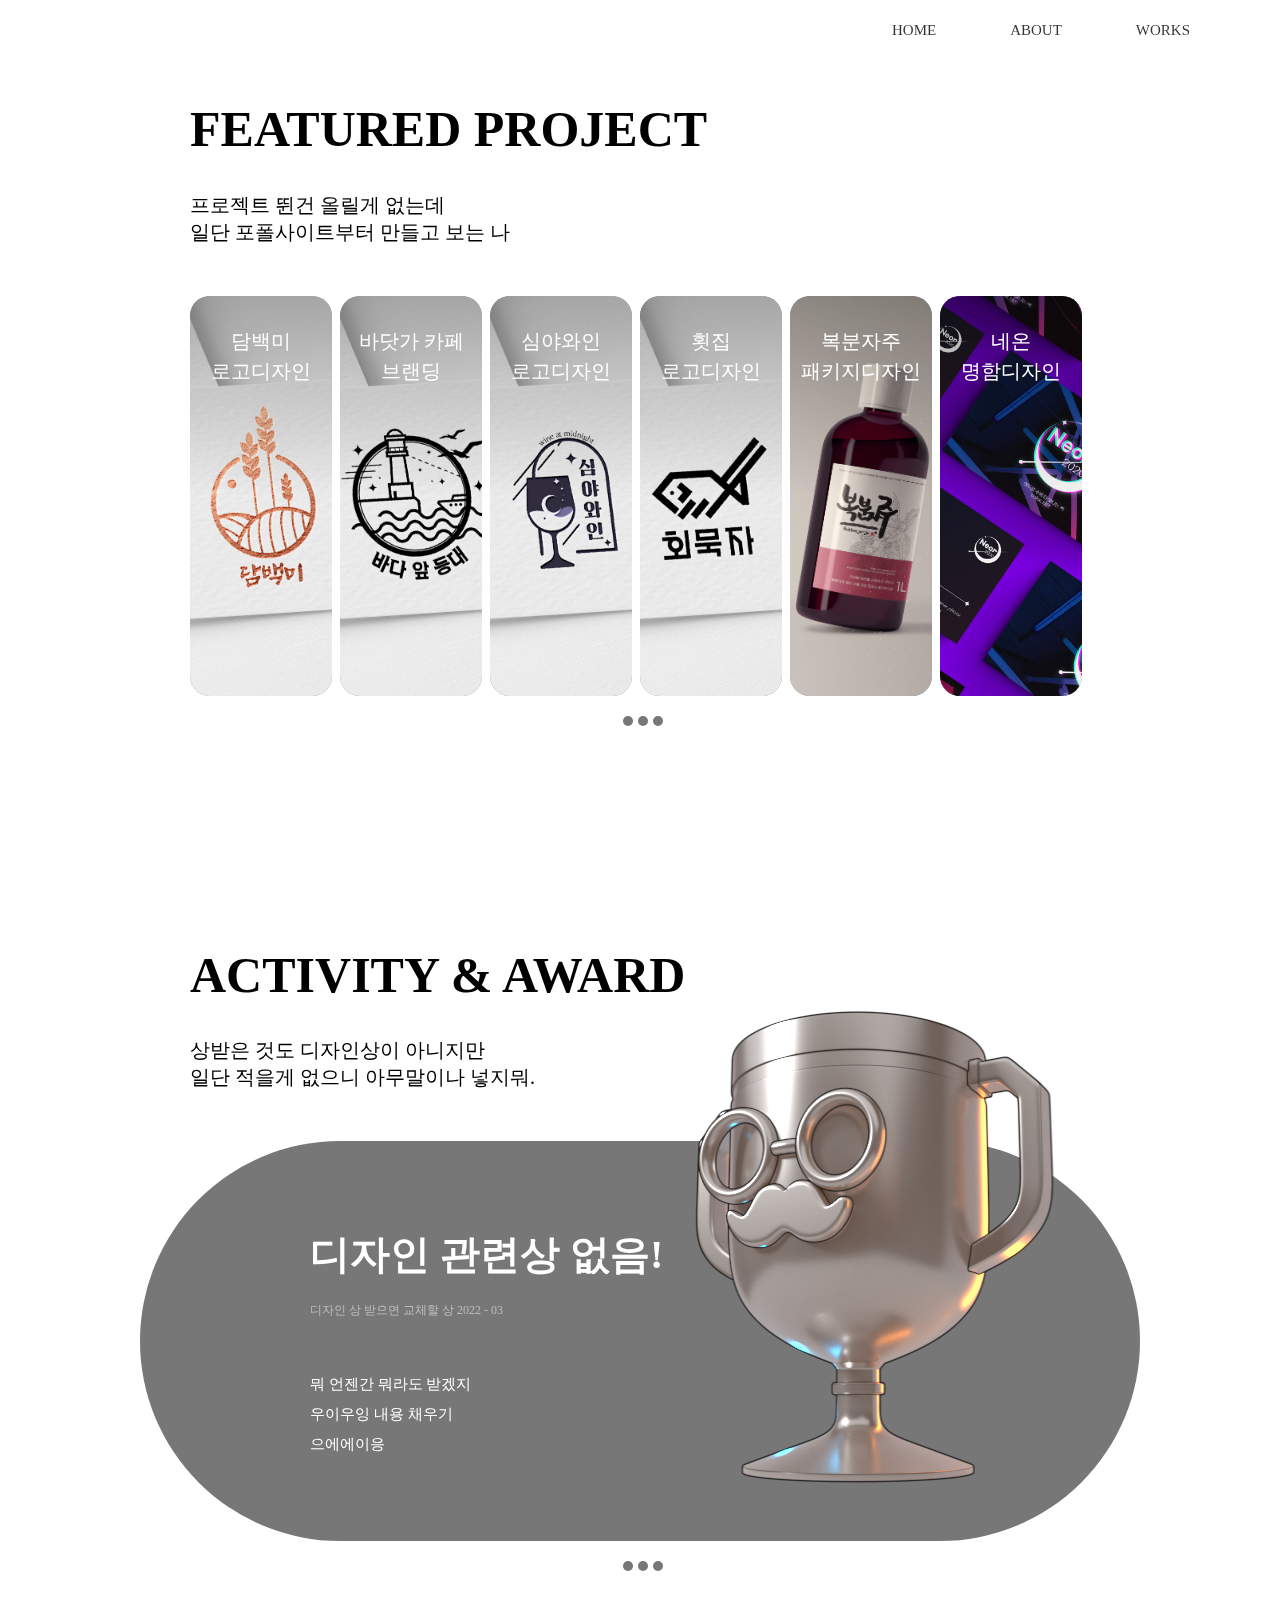
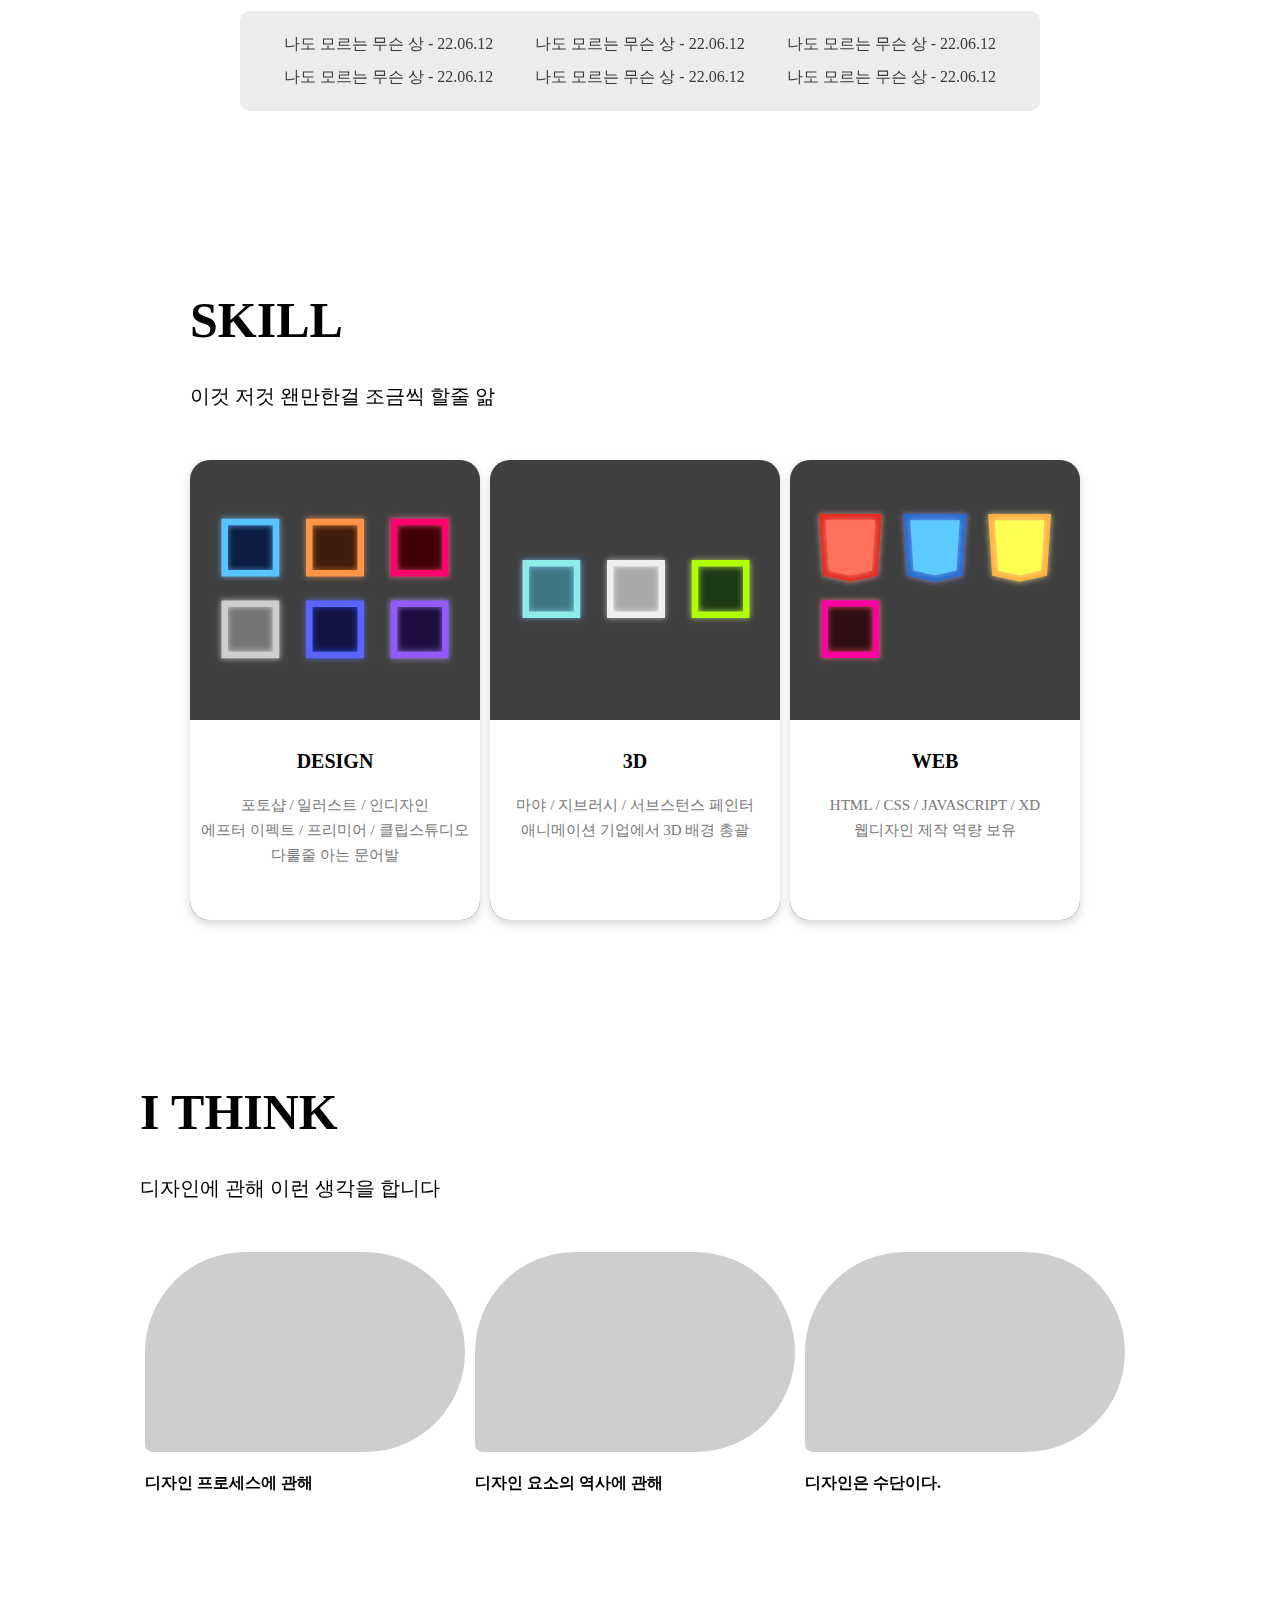
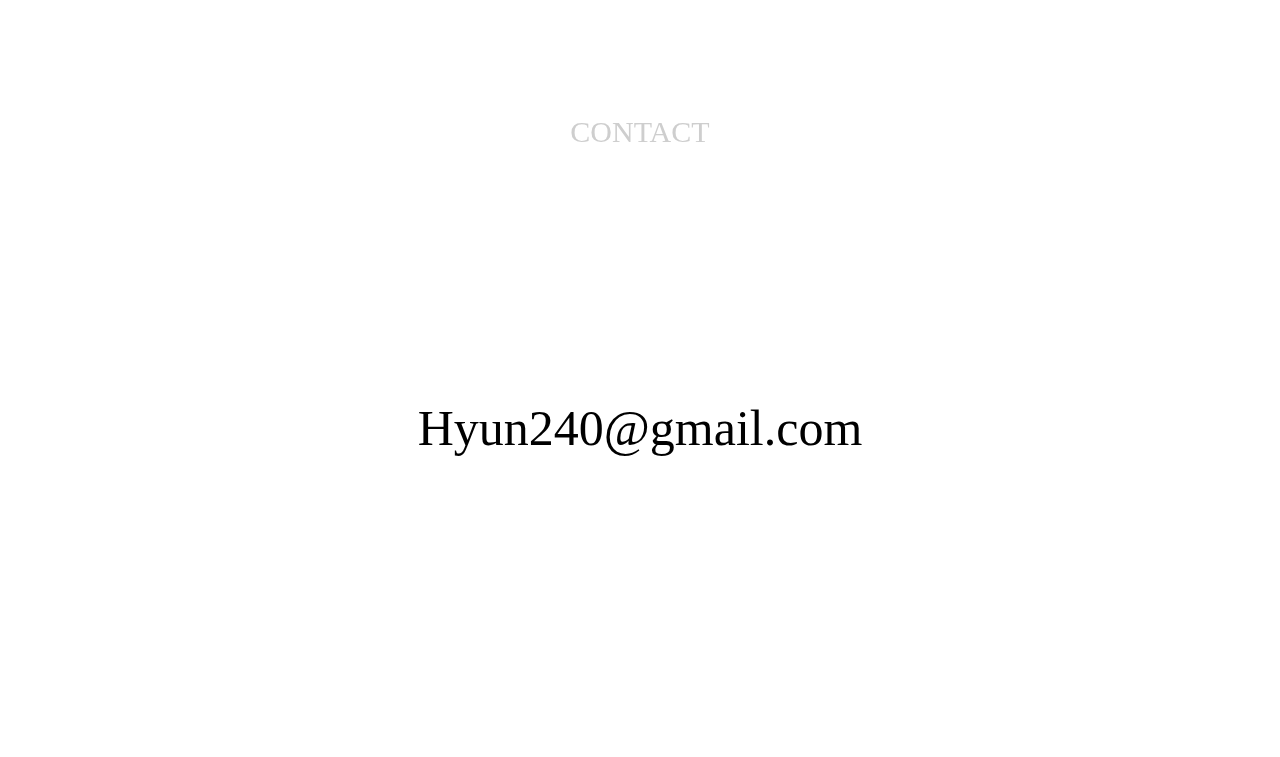
==== about.html @ c792cf6c "webUpload_22.06.18_01" ====
<!DOCTYPE html>
<html lang="en">
<head>
    <meta charset="UTF-8">
    <meta http-equiv="X-UA-Compatible" content="IE=edge">
    <meta name="viewport" content="width=device-width, initial-scale=1.0">
    <title>about</title>
    <link rel="stylesheet" href="./css/css.css">
    <link rel="javascript" href="./javascript/javascript.js">
    <link href="https://hangeul.pstatic.net/hangeul_static/css/nanum-square.css" rel="stylesheet">
</head>
<body>
    <div class="menuBar_wrap">
        <div class="menuBar">
            <a href="./index.html" class="menuBar-home">HOME</a>
            <a href="./about.html" class="menuBar-about">ABOUT</a>
            <a href="./works.html" class="menuBar-menu">WORKS</a>
        </div>        
    </div>
    <div class="featuredProject">
        <div class="sectionTitle">
            <h1 class="mainTitle">FEATURED PROJECT</h1>
            <p class="subTitle">프로젝트 뛴건 올릴게 없는데<br>일단 포폴사이트부터 만들고 보는 나</p>
        </div>
        <div class="projectWindow_gr">
            <div class="projectWindow">
                <div class="projectWindow_dark"></div>
                <div class="projectWindow_title">담백미<br>로고디자인</div>
                <img src="./img/농촌 로고디자인.png" alt="로고1">
            </div>
            <div class="projectWindow">
                <div class="projectWindow_dark"></div>
                <div class="projectWindow_title">바닷가 카페<br>브랜딩</div>
                <img src="./img/바다 앞 등대.png" alt="로고2">
            </div>
            <div class="projectWindow">
                <div class="projectWindow_dark"></div>
                <div class="projectWindow_title">심야와인<br>로고디자인</div>
                <img src="./img/심야와인1.png" alt="로고3">
            </div>
            <div class="projectWindow">
                <div class="projectWindow_dark"></div>
                <div class="projectWindow_title">횟집<br>로고디자인</div>
                <img src="./img/회1.png" alt="">
            </div>
            <div class="projectWindow">
                <div class="projectWindow_dark"></div>
                <div class="projectWindow_title">복분자주<br>패키지디자인</div>
                <img src="./img/복분자주1.jpg" alt="">
            </div>
            <div class="projectWindow">
                <div class="projectWindow_dark"></div>
                <div class="projectWindow_title">네온<br>명함디자인</div>
                <img src="./img/네온1.png" alt="">
            </div>
        </div>
        <div class="moveBtn">
            <div class="moveBtn_L"></div>
            <div class="moveBtn_order"></div>
            <div class="moveBtn_order"></div>
            <div class="moveBtn_order"></div>
            <div class="moveBtn_R"></div>
        </div>
    </div>
    <div class="activity_Award">
        <div class="sectionTitle">
            <h1 class="mainTitle">ACTIVITY & AWARD</h1>
            <p class="subTitle">상받은 것도 디자인상이 아니지만<br>일단 적을게 없으니 아무말이나 넣지뭐.</p>
        </div>

        <div class="award_gr">
            <div class="awardDescription">
                <div class="awardInfo">
                    <h2 class="awardName">디자인 관련상 없음!</h2>
                    <div class="awardDate">디자인 상 받으면 교체할 상 2022 - 03</div>
                    <p class="awardParagraph">
                         뭐 언젠간 뭐라도 받겠지<br>
                         우이우잉 내용 채우기<br>
                         으에에이응
                    </p>
                </div>
                <img class="award_prizeImage" src="./img/trophy_5.png" alt="">
            </div>
            <div class="awardBg"></div>
        </div>

        <div class="moveBtn">
            <div class="moveBtn_L"></div>
            <div class="moveBtn_order"></div>
            <div class="moveBtn_order"></div>
            <div class="moveBtn_order"></div>
            <div class="moveBtn_R"></div>
        </div>


        <div class="awardList">
            <div class="awardList_bg"></div>
            <table class="awardList_content">
                <tr class="awardList_content_row">
                  <td>나도 모르는 무슨 상 - 22.06.12</td> <td>나도 모르는 무슨 상 - 22.06.12</td> <td>나도 모르는 무슨 상 - 22.06.12</td>
                </tr>
                <tr class="awardList_content_row">
                  <td>나도 모르는 무슨 상 - 22.06.12</td> <td>나도 모르는 무슨 상 - 22.06.12</td> <td>나도 모르는 무슨 상 - 22.06.12</td>
                </tr>
            </table>
        </div>
    </div>
    <div class="skill">
        <div class="sectionTitle">
            <h1 class="mainTitle">SKILL</h1>
            <p class="subTitle">이것 저것 왠만한걸 조금씩 할줄 앎</p>
        </div>
        <div class="skillCard_wrap">
            <div class="skillCard">
                <img class="skillCard_image" src="./img/skill_adobe.png">
                <div class="skillCard_info_bg">
                    <h3 class="skillCard_info_title">DESIGN</h3>
                    <p class="skillCard_info_paragraph">포토샵 / 일러스트 / 인디자인<br>에프터 이펙트 / 프리미어 / 클립스튜디오 <br> 다룰줄 아는 문어발</p>
                </div>
            </div>
            <div class="skillCard">
                <img class="skillCard_image" src="./img/skill_3d.png">
                <div class="skillCard_info_bg">
                    <h3 class="skillCard_info_title">3D</h3>
                    <p class="skillCard_info_paragraph">마야 / 지브러시 / 서브스턴스 페인터<br>애니메이션 기업에서 3D 배경 총괄</p>
                </div>
            </div>
            <div class="skillCard">
                <img class="skillCard_image" src="./img/skill_web.png">
                <div class="skillCard_info_bg">
                    <h3 class="skillCard_info_title">WEB</h3>
                    <p class="skillCard_info_paragraph">HTML / CSS / JAVASCRIPT / XD<br>웹디자인 제작 역량 보유</p>
                </div>
            </div>
        </div>
    </div>
    <div class="iThink">
        <h1 class="mainTitle">I THINK</h1>
        <p class="subTitle">디자인에 관해 이런 생각을 합니다</p>
        <div class="thinkThumb">
            <div class="thinkThumb_wrap">
                <div class="thinkThumb_image_wrap">
                    <img class="thinkThumb_image" src="">
                </div>
                <h4 class="thinkThumb_title">디자인 프로세스에 관해</h4>
            </div>
            <div class="thinkThumb_wrap">
                <div class="thinkThumb_image_wrap">
                    <img class="thinkThumb_image" src="">
                </div>
                <h4 class="thinkThumb_title">디자인 요소의 역사에 관해</h4>
            </div>
            <div class="thinkThumb_wrap">
                <div class="thinkThumb_image_wrap">
                    <img class="thinkThumb_image" src="">
                </div>
                <h4 class="thinkThumb_title">디자인은 수단이다.</h4>
            </div>
        </div>
    </div>
    <div class="contact">
        <div class="contact_title">
            CONTACT
        </div>
        <div class="contact_email">
            Hyun240@gmail.com
        </div>
    </div>
</body>
</html>
---- css/css.css ----
a{
    text-decoration: none;
    color: black;
}

body{
    font-family: 'NanumSquare';
    width: 100%;
    height: 100%;
    display: flex;
    flex-direction: column;
    align-items: center;
    overflow-x: hidden;
    margin: 0;
}

/* 메뉴바 간격 설정 */
.menuBar_wrap {
    position: fixed;
    width: 100%;
    height: 60px;
    display: flex;
    justify-content: right;
    align-items: center;
    /* background-color: #222; */
    /* border-radius: 50px; */
    opacity: 0.8;
    z-index: 100;
}

.menuBar{
    overflow: auto;
    margin-right: 50px;
}

.menuBar a{
    color: #000;
    padding: 20px;
    margin-right: 20px;
    margin-left: 10px;
    font-size: 15px;
    font-weight: 100;
    display: inline-block;
}

.menuBar a:hover{
    color: #7eb2ff;
    transition: all, 0.2s;
}

li {
    text-decoration: none;
    list-style: none;
    text-align: center;
}

/* 메인 워드 및 설명 */

.mainThink_wrap {
    width: 100vw;
    height: 100vh;
    display: flex;
    align-items: center;
    justify-content: center;
}

.main-think {
    display: flex;
    flex-direction: column;
    align-items: center;
    justify-content: center;
}

.think-dpp {
    font-size: 25px;
    letter-spacing: 8.5px;
    font-family: 'NanumSquareExtraBold';
    margin: 20px;
}

.think-word {
    font-size: 85px;
    font-family: 'NanumSquareExtraBold';
}

.think-reso {
    font-size: 20px;
    font-weight: 700;
    padding-top: 80px;
    padding-bottom: 30px;
}

.think-dsc {
    font-size: 15px;
    font-weight: 100;
    opacity: 70%;
    letter-spacing: 2px;
    line-height: 2;
}

/* About 페이지 css 코드 =========================================== */

/* 프로젝트 탭 */
.featuredProject {
    width: 1000px;
    margin-top: 50px;
    margin-bottom: 100px;
}

.sectionTitle {
    margin: 50px;
}

.mainTitle {
    font-size: 50px;
}

.subTitle {
    font-size: 20px;
}

.projectWindow_gr {
    display: flex;
    margin: 50px;
    margin-bottom: 0px;
}

.projectWindow {
    background-color: gray;
    position: relative;
    width: 160px;
    height: 400px;
    margin-right: 8px;
    border-radius: 20px;
    text-align: center;
}


.projectWindow_title {
    position: absolute;
    width: 100%;
    color: #fff;
    font-size: 20px;
    font-family: 'NanumSquareExtraBold';
    line-height: 30px;
    margin-top: 30px;
    z-index: 30;
}

.projectWindow > img {
    width: 100%;
    height: 100%;
    object-fit: cover;
    border-radius: 20px;
}

.projectWindow_dark {
    position: absolute;
    width: 100%;
    height: 100%;
    background-image: linear-gradient(#000,#fff,#fff);
    mix-blend-mode: multiply;
    opacity: 30%;
    object-fit: fill;
    border-radius: 20px;
    z-index: 10;
}

.moveBtn {
    display: flex;
    align-items: center;
    justify-content: center;
    margin: 20px;
}

.moveBtn_order {
    width: 10px;
    height: 10px;
    background-color: #777;
    border-radius: 10px;
    margin-left: 5px;
}




/* 여기서 부터 액티비티 탭 */

.activity_Award {
    width: 1000px;
    margin-top: 50px;
}

.award_gr {
    display: flex;
    align-items: center;
}

.awardBg {
    position: relative;
    width: 1000px;
    height: 400px;
    background-color: #777;
    border-radius: 200px;
    z-index: 0;
}

.awardDescription {
    position: absolute;
    display: flex;
    z-index: 10;
    color: #fff;
    margin-left: 170px;
    /* background-color: lightblue; */
}

.awardInfo {
    z-index: 10;
}

.awardName {
    font-size: 40px;
    margin-bottom: 20px;  
}

.awardDate {
    font-size: 12px;
    font-family: 'NanumSquareLight';
    opacity: 0.5;
}

.awardParagraph {
    margin-top: 50px;
    margin-bottom: 30px;
    font-size: 15px;
    line-height: 30px;
}

.award_prizeImage {
    position: absolute;
    width: 480px;
    height: 600px;
    margin-left: 320px;
    transform: translate(0px, -250px);
}

.awardList {
    position: relative;
    display: flex;
    justify-content: center;
    align-items: center;
    transform: translate(0px, 70px);
}

.awardList_bg {
    position: absolute;
    width: 800px;
    height: 100px;
    background-color: #ececec;
    border-radius: 10px;
}

.awardList_content {
    position: absolute;
}

.awardList_content_row {
    margin: 10px;
}

.awardList_content_row td {
    color: #3a3a3a;
    padding: 20px;
    padding-bottom: 5px;
    padding-top: 5px;
}

/* 여기서 부턴 스킬 탭 */

.skill {
    width: 1000px;
    margin-top: 250px;
}

.skillCard_wrap {
    display: flex;
    margin: 50px;
}
.skillCard {
    position: relative;
    width: 416px;
    height: 460px;
    background-color: #cecece;
    margin-right: 10px;
    border-radius: 20px;
    z-index: 1;
    box-shadow: #d6d6d6 0px 4px 10px;

    display: flex;
    flex-direction: column;
    justify-content: end;
}

.skillCard_info_bg {
    display: flex;
    flex-direction: column;
    align-items: center;

    width: 100%;
    height: 200px;
    background-color: #fff;
    border-radius: 0px 0px 20px 20px;
    z-index: 1;
}

.skillCard_info_title {
    font-size: 20px;
    margin-top: 30px;
    z-index: 1;
}

.skillCard_info_paragraph {
    font-size: 15px;
    text-align: center;
    line-height: 25px;
    margin-top: 0px;
    color: #787878;
    z-index: 1
}

.skillCard_image {
    width: 100%;
    height: 100%;
    object-fit: cover;
    border-radius: 20px;
    position: absolute;
    z-index: -1;
}

/* 여기서 부턴 생각 탭 */

.iThink {
    width: 1000px;
    margin-top: 80px;
}

.thinkThumb {
    display: flex;
    justify-content: center;
    margin: 50px;
} 

.thinkThumb_wrap {
    display: flex;
    flex-direction: column;
    margin-right: 10px;
}

.thinkThumb_image_wrap {
    width: 320px;
    height: 200px;
    border-radius: 110px 110px 110px 8px;
    background-color: #cecece;
}

/* 여기서 부턴 이메일 컨택 탭 */

.contact {
    width: 1000px;
    margin-top: 150px;
    display: flex;
    flex-direction: column;
    align-items: center;
}

.contact_title {
    font-size: 30px;
    color: #cecece;
}

.contact_email {
    font-size: 50px;
    margin: 250px;
    margin-bottom: 300px;
}


/* 여긴 WORKS 페이지 =============================================== */

.works_menuWrap {
    width: 100%;
    height: 100%;
    display: flex;
}

.works_menu {
    position: relative;
    display: flex;
    justify-content: center;
    align-items: center;
    width: 25%;
    height: 100vh;
}

.works_menuTitle {
    font-family: 'NanumSquareExtraBold';
    position: absolute;
    font-size: 20px;
    color: white;
    z-index: 10;
    text-shadow: 2px 2px 10px #000;
}

.works_menuImage {
    position: absolute;
    width: 100%;
    height: 50%;
    object-fit: cover;
    z-index: 1;
    filter: brightness(80%);
}
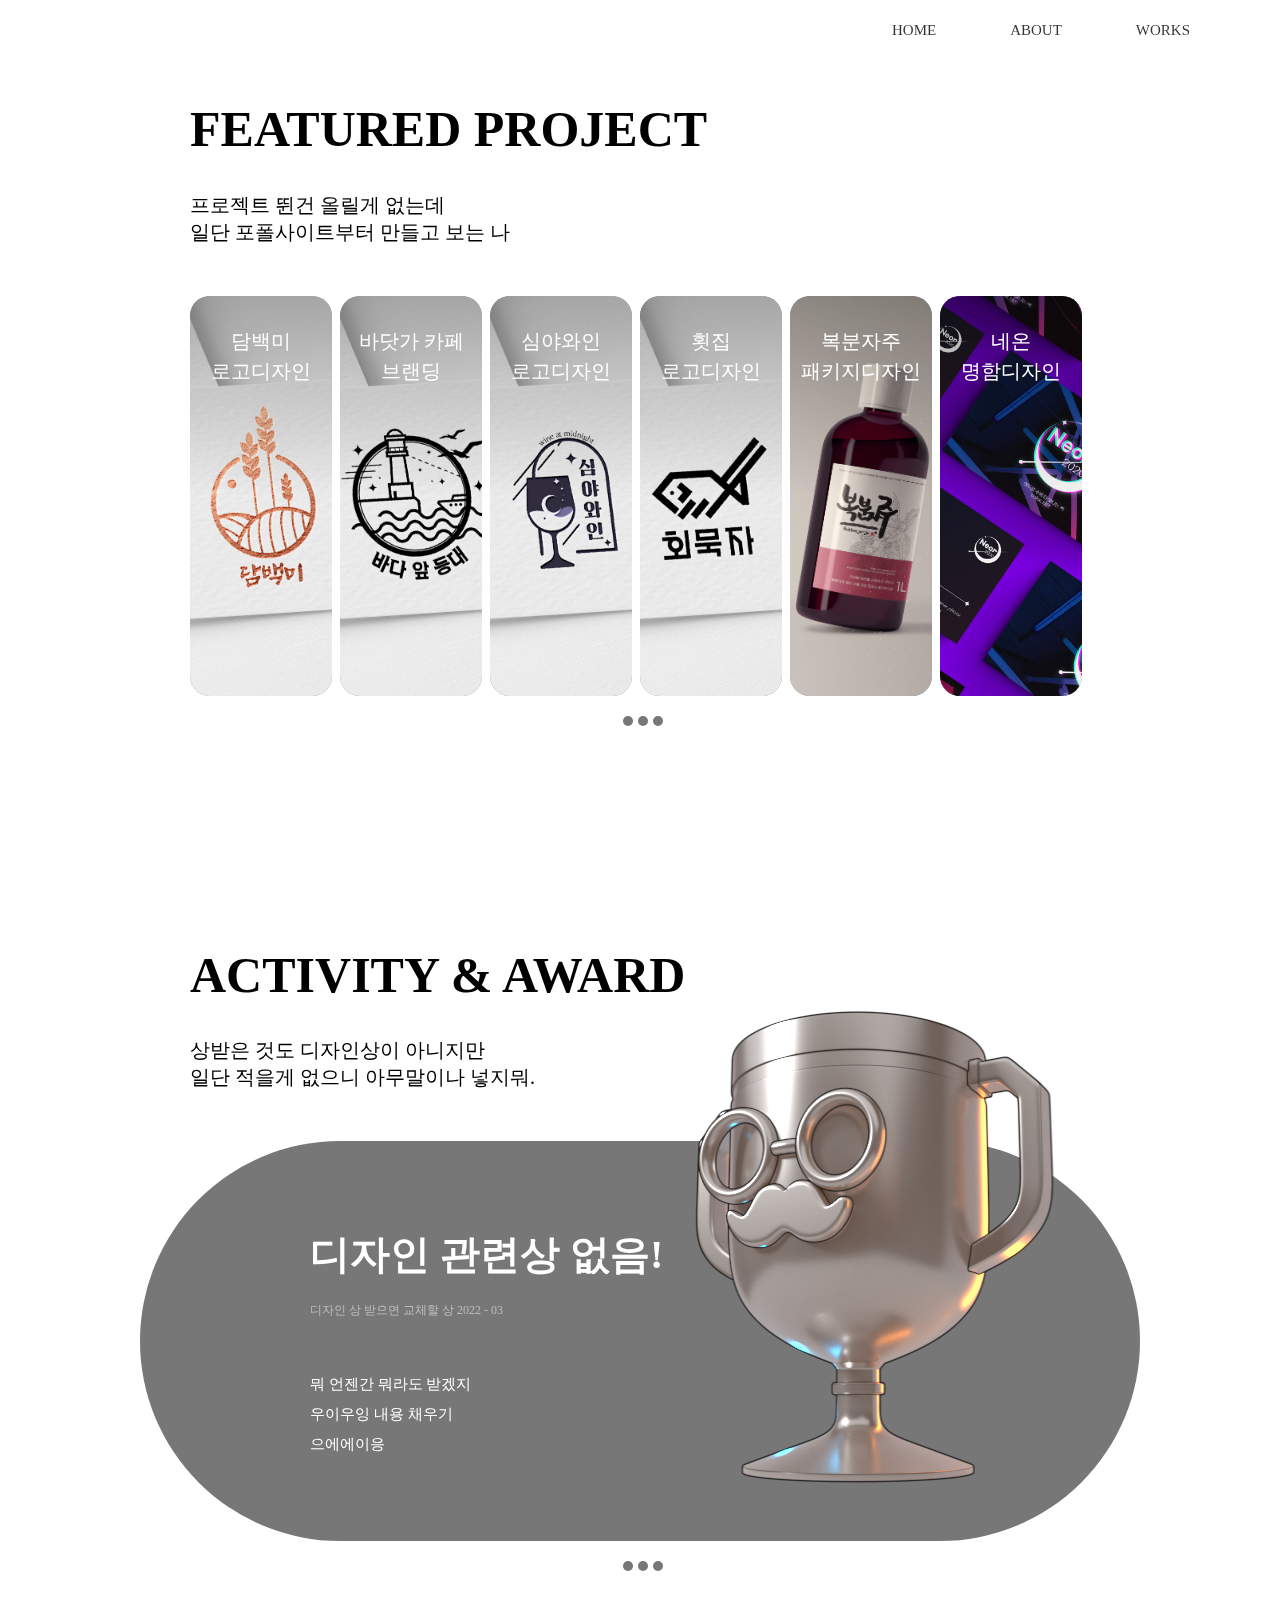
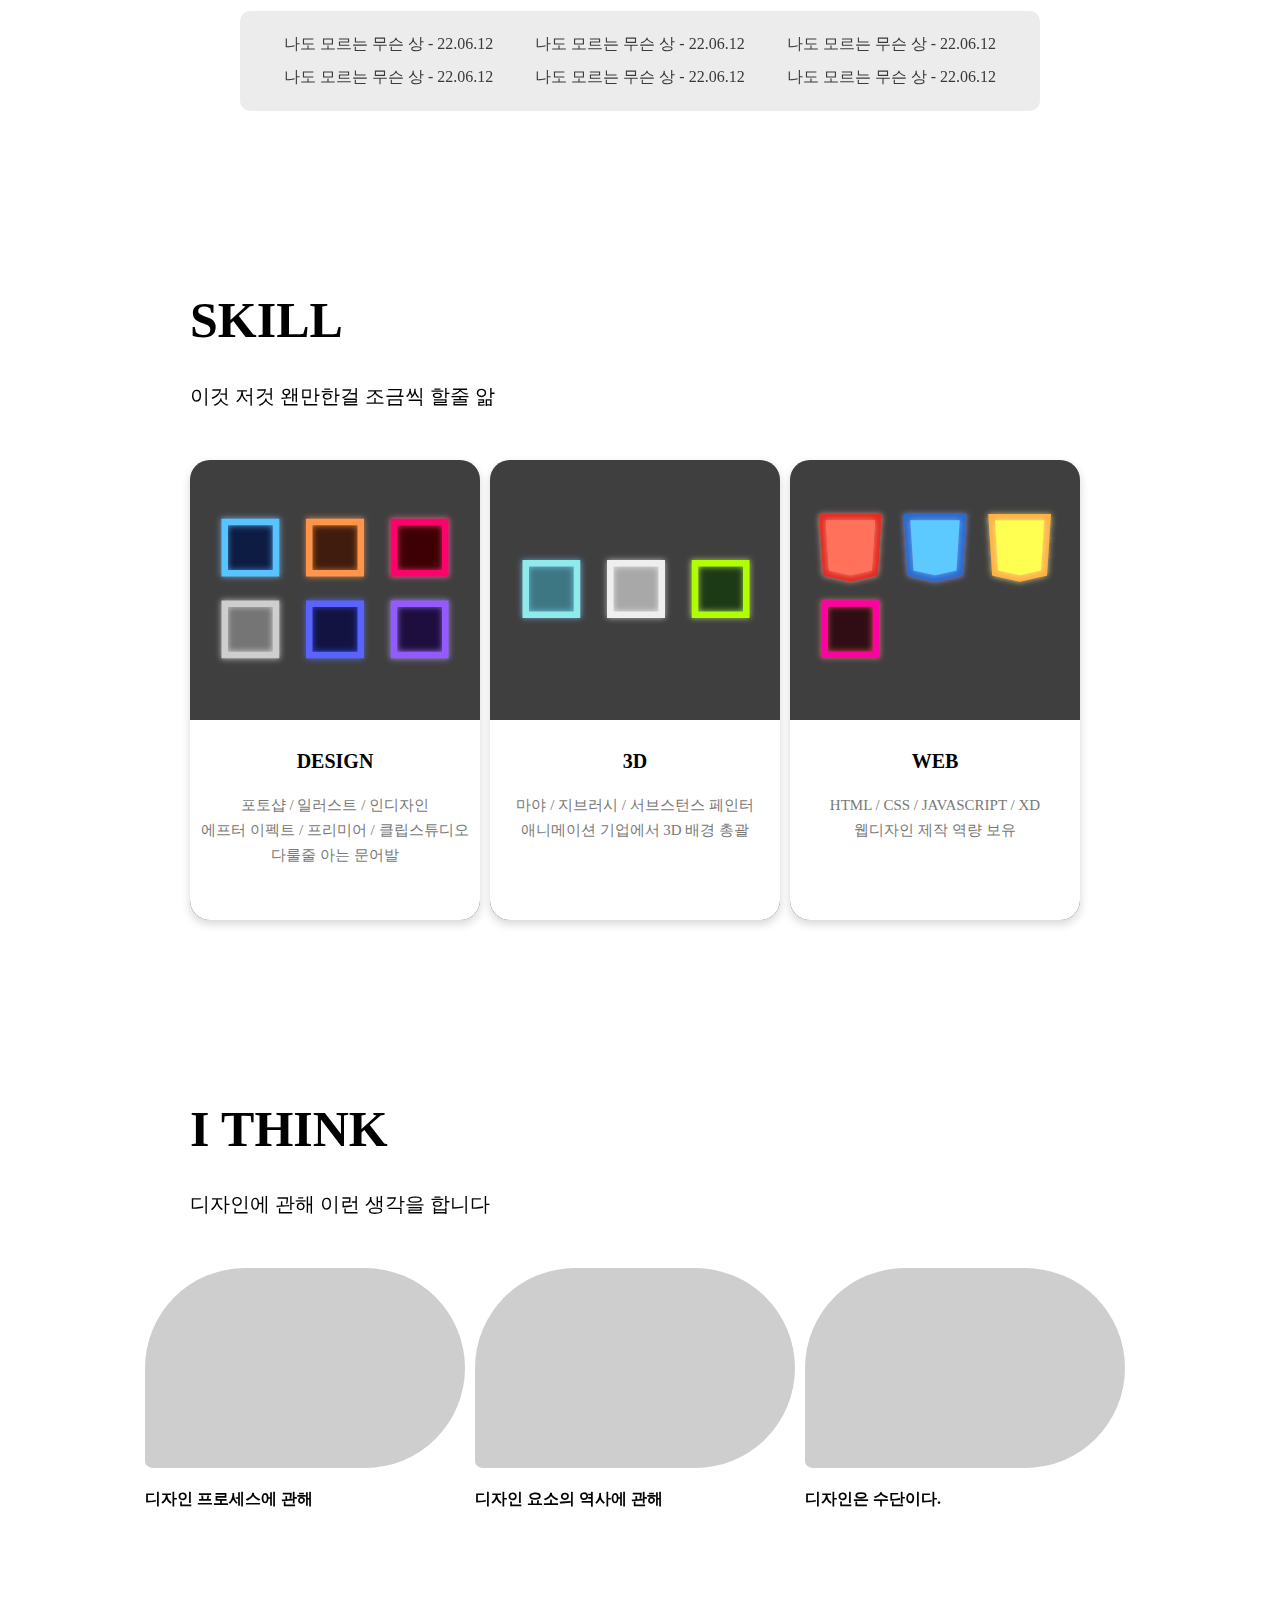
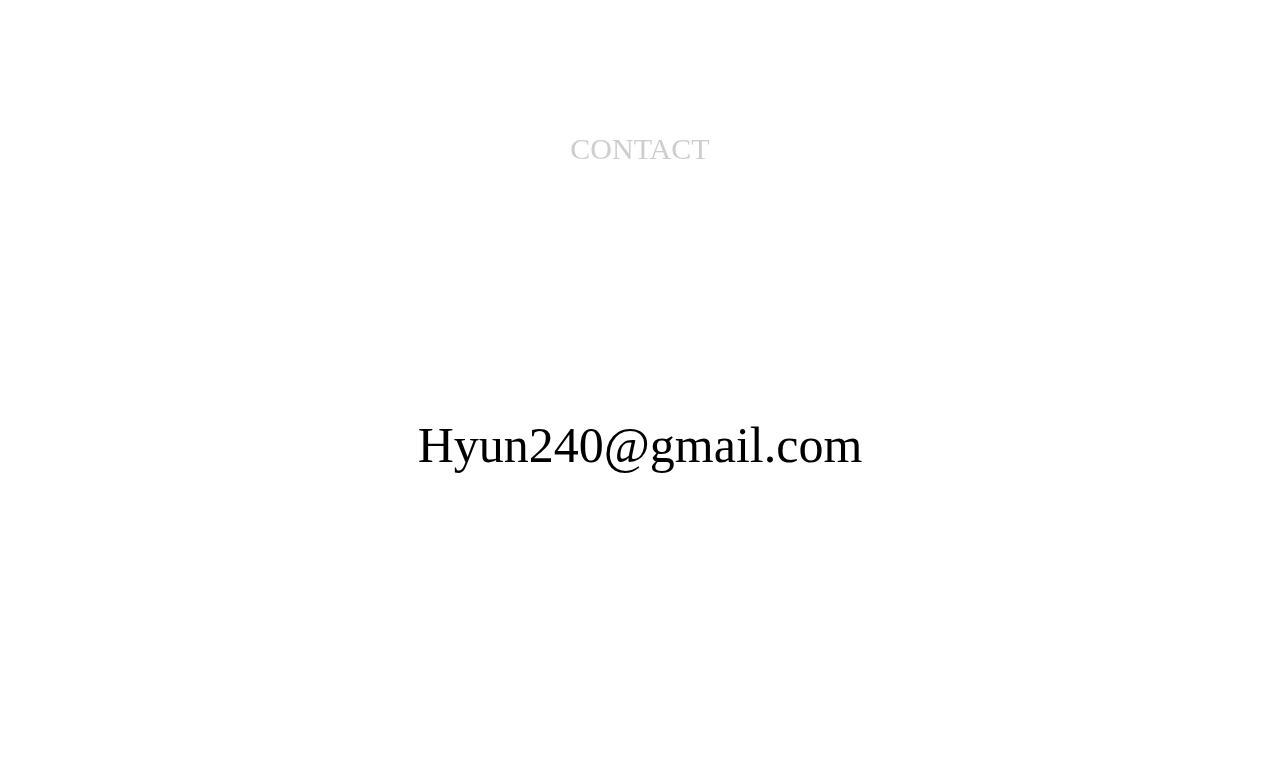
==== commit c4e3d884: "webUpload_22.06.18_04" ====
--- a/about.html
+++ b/about.html
@@ -135,8 +135,10 @@
         </div>
     </div>
     <div class="iThink">
-        <h1 class="mainTitle">I THINK</h1>
-        <p class="subTitle">디자인에 관해 이런 생각을 합니다</p>
+        <div class="sectionTitle">
+            <h1 class="mainTitle">I THINK</h1>
+            <p class="subTitle">디자인에 관해 이런 생각을 합니다</p>
+        </div>
         <div class="thinkThumb">
             <div class="thinkThumb_wrap">
                 <div class="thinkThumb_image_wrap">
--- a/css/css.css
+++ b/css/css.css
@@ -420,3 +420,391 @@
     filter: brightness(80%);
 }
 
+@media only screen and (max-width: 800px) {
+    .menuBar_wrap {
+        position: fixed;
+        width: 100%;
+        height: 60px;
+        display: flex;
+        justify-content: center;
+        align-items: center;
+        opacity: 0.8;
+        z-index: 100;
+    }
+    
+    .menuBar{
+        overflow: auto;
+        margin-right: 0px;
+    }
+    
+    .menuBar a{
+        color: #000;
+        padding: 20px;
+        margin: 0px;
+        font-size: 12px;
+        font-weight: 100;
+        display: inline-block;
+    }
+    
+    .menuBar a:hover{
+        color: #7eb2ff;
+        transition: all, 0.2s;
+    }
+    
+    li {
+        text-decoration: none;
+        list-style: none;
+        text-align: center;
+    }
+
+    /* 여긴 메인 페이지 설정 */
+    
+    .mainThink_wrap {
+        width: 100vw;
+        height: 100vh;
+        display: flex;
+        align-items: center;
+        justify-content: center;
+    }
+    
+    .main-think {
+        display: flex;
+        flex-direction: column;
+        align-items: center;
+        justify-content: center;
+    }
+    
+    .think-dpp {
+        font-size: 15px;
+        letter-spacing: 4px;
+        font-family: 'NanumSquareExtraBold';
+        /* margin: 20px; */
+        /* margin-top: 50px; */
+    }
+    
+    .think-word {
+        font-size: 50px;
+        font-family: 'NanumSquareExtraBold';
+    }
+    
+    .think-reso {
+        font-size: 12px;
+        font-weight: 700;
+        padding-top: 40px;
+        padding-bottom: 30px;
+    }
+    
+    .think-dsc {
+        font-size: 12px;
+        font-weight: 100;
+        opacity: 70%;
+        letter-spacing: 2px;
+        line-height: 2;
+    }
+
+    /* About 페이지 css 코드 =========================================== */
+
+    /* 프로젝트 탭 */
+    .featuredProject {
+        width: 350px;
+        margin-top: 50px;
+        margin-bottom: 100px;
+    }
+
+    .sectionTitle {
+        margin: 50px;
+    }
+
+    .mainTitle {
+        font-size: 30px;
+    }
+
+    .subTitle {
+        font-size: 12px;
+    }
+
+    .projectWindow_gr {
+        display: flex;
+        flex-direction: column;
+        margin: 50px;
+        margin-bottom: 0px;
+    }
+
+    .projectWindow {
+        background-color: gray;
+        position: relative;
+        width: 100%;
+        height: 100px;
+        margin-bottom: 8px;
+        border-radius: 5px;
+        text-align: left;
+    }
+
+
+    .projectWindow_title {
+        position: absolute;
+        width: 100%;
+        color: #fff;
+        font-size: 15px;
+        font-family: 'NanumSquareExtraBold';
+        line-height: 20px;
+        margin-top: 10px;
+        margin-left: 10px;
+        z-index: 30;
+    }
+
+    .projectWindow > img {
+        width: 100%;
+        height: 100%;
+        object-fit: cover;
+        border-radius: 5px;
+        filter: brightness(90%);
+    }
+
+    .projectWindow_dark {
+        position: absolute;
+        width: 100%;
+        height: 100%;
+        background-image: linear-gradient(#000,#fff,#fff);
+        mix-blend-mode: multiply;
+        opacity: 30%;
+        object-fit: fill;
+        border-radius: 5px;
+        z-index: 10;
+    }
+
+    .moveBtn {
+        display: flex;
+        align-items: center;
+        justify-content: center;
+        margin: 20px;
+    }
+
+    .moveBtn_order {
+        width: 10px;
+        height: 10px;
+        background-color: #777;
+        border-radius: 10px;
+        margin-left: 5px;
+    }
+
+
+
+
+    /* 여기서 부터 액티비티 탭 */
+
+    .activity_Award {
+        width: 350px;
+        margin-top: 50px;
+    }
+
+    .award_gr {
+        display: flex;
+        align-items: center;
+        justify-content: center;
+        text-align: center;
+        margin-top: 60px;
+    }
+
+    .awardBg {
+        /* position: relative; */
+        width: 250px;
+        height: 500px;
+        background-color: #777;
+        border-radius: 200px;
+        z-index: 0;
+    }
+
+    .awardDescription {
+        position: absolute;
+        display: flex;
+        z-index: 10;
+        color: #fff;
+        margin-left: 0px;
+        margin-top: 150px;
+    }
+
+    .awardInfo {
+        z-index: 10;
+    }
+
+    .awardName {
+        font-size: 24px;
+        margin-bottom: 20px;  
+    }
+
+    .awardDate {
+        font-size: 12px;
+        font-family: 'NanumSquareLight';
+        opacity: 0.5;
+    }
+
+    .awardParagraph {
+        margin-top: 50px;
+        margin-bottom: 30px;
+        font-size: 15px;
+        line-height: 30px;
+    }
+
+    .award_prizeImage {
+        position: absolute;
+        width: 200px;
+        height: 250px;
+        margin-left: 0px;
+        transform: translate(0px, -250px);
+    }
+
+    .awardList {
+        position: relative;
+        display: flex;
+        justify-content: center;
+        align-items: center;
+        transform: translate(0px, 70px);
+    }
+
+    .awardList_bg {
+        position: absolute;
+        width: 90%;
+        height: 150px;
+        background-color: #ececec;
+        border-radius: 5px;
+    }
+
+    .awardList_content {
+        position: absolute;
+    }
+
+    .awardList_content_row {
+        margin: 10px;
+    }
+
+    .awardList_content_row td {
+        font-size: 12px;
+        width: 80px;
+        color: #3a3a3a;
+        padding: 5px;
+        padding-bottom: 10px;
+        padding-top: 10px;
+    }
+
+    /* 여기서 부턴 스킬 탭 */
+
+    .skill {
+        width: 350px;
+        margin-top: 250px;
+    }
+
+    .skillCard_wrap {
+        display: flex;
+        flex-direction: column;
+        margin: 50px;
+    }
+    .skillCard {
+        position: relative;
+        width: 100%;
+        height: 300px;
+        background-color: #cecece;
+        margin-right: 0px;
+        margin-bottom: 30px;
+        border-radius: 20px;
+        z-index: 1;
+        box-shadow: #d6d6d6 0px 4px 10px;
+
+        display: flex;
+        flex-direction: column;
+        justify-content: end;
+    }
+
+    .skillCard_info_bg {
+        display: flex;
+        flex-direction: column;
+        align-items: center;
+
+        width: 100%;
+        height: 50%;
+        background-color: #fff;
+        border-radius: 0px 0px 20px 20px;
+        z-index: 1;
+    }
+
+    .skillCard_info_title {
+        font-size: 15px;
+        margin-top: 30px;
+        z-index: 1;
+    }
+
+    .skillCard_info_paragraph {
+        font-size: 12px;
+        text-align: center;
+        line-height: 25px;
+        margin-top: 0px;
+        color: #787878;
+        z-index: 1
+    }
+
+    .skillCard_image {
+        width: 100%;
+        height: 100%;
+        object-fit: cover;
+        border-radius: 20px;
+        position: absolute;
+        z-index: -1;
+    }
+
+    /* 여기서 부턴 생각 탭 */
+
+    .iThink {
+        width: 350px;
+        margin-top: 80px;
+    }
+
+    .thinkThumb {
+        display: flex;
+        flex-direction: column;
+        justify-content: center;
+        margin: 50px;
+        margin-top: 50px;
+    } 
+
+    .thinkThumb_wrap {
+        display: flex;
+        flex-direction: column;
+        width: 100%;
+        margin-right: 0px;
+        margin-bottom: 10px;
+    }
+
+    .thinkThumb_title {
+        margin-top: 10px;
+        font-size: 15px;
+    }
+
+    .thinkThumb_image_wrap {
+        width: 100%;
+        height: 180px;
+        border-radius: 110px 110px 110px 8px;
+        background-color: #cecece;
+    }
+
+    /* 여기서 부턴 이메일 컨택 탭 */
+
+    .contact {
+        width: 350px;
+        margin-top: 150px;
+        display: flex;
+        flex-direction: column;
+        align-items: center;
+    }
+
+    .contact_title {
+        font-size: 18px;
+        color: #cecece;
+    }
+
+    .contact_email {
+        font-size: 24px;
+        margin: 250px;
+        margin-bottom: 300px;
+    }
+        
+}